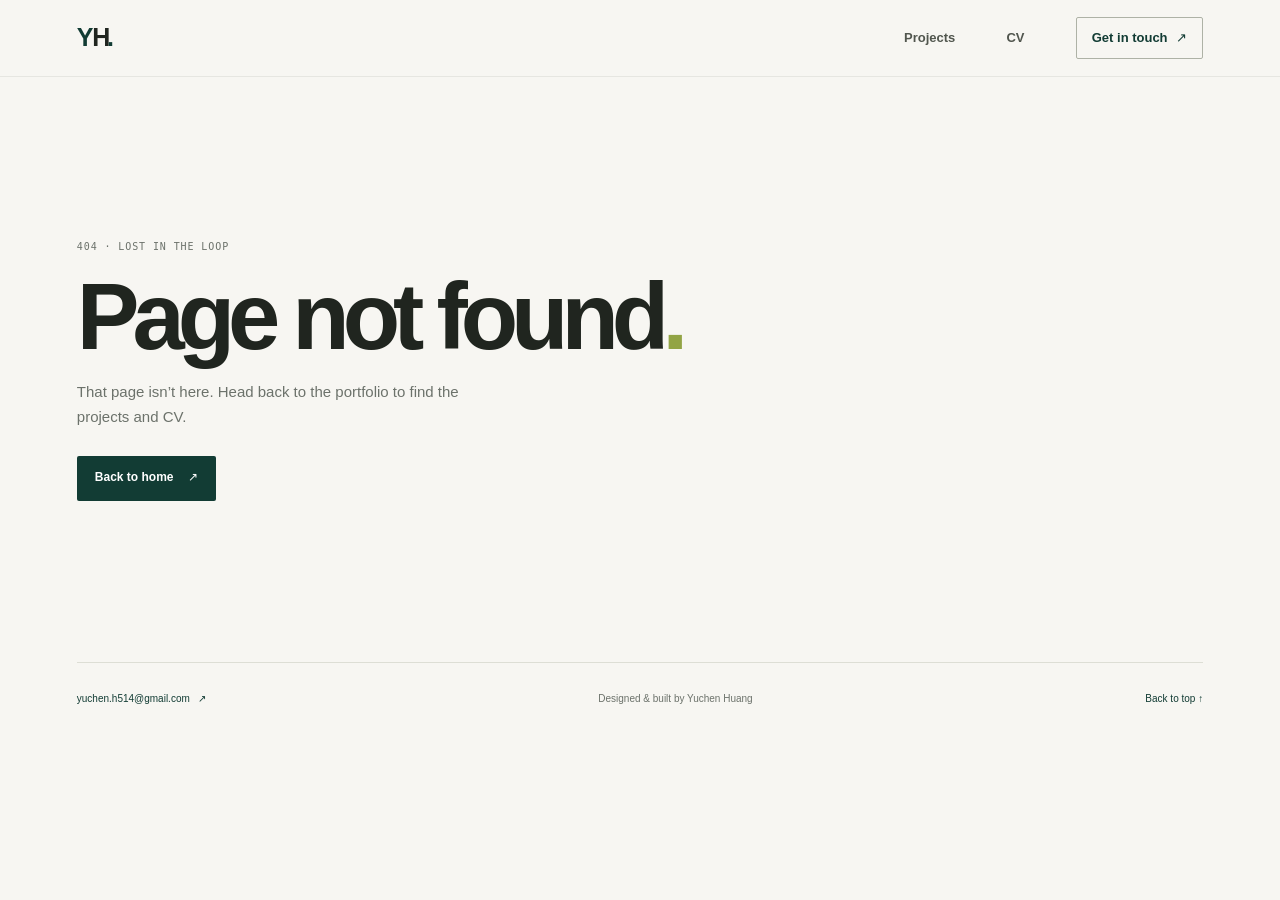
==== cv/index.html @ c8900196 "demo uploaded" ====
<!doctype html>
<html lang="en">
  <head>
    <meta charset="UTF-8" />
    <meta name="viewport" content="width=device-width, initial-scale=1" />
    <meta name="theme-color" content="#f7f6f2" />
    <meta name="description" content="Experience, education, and skills of Yuchen Huang." />
    <title>CV — Yuchen Huang</title>
    <link rel="icon" href="/assets/favicon.svg" type="image/svg+xml" />
    <link rel="stylesheet" href="/assets/styles.css" />
    <script src="/assets/app.js" defer></script>
  </head>
  <body>
    <a class="skip-link" href="#main">Skip to content</a>
    <div id="app"></div>
    <noscript>This portfolio needs JavaScript enabled to display its pages.</noscript>
  </body>
</html>
---- assets/styles.css ----
:root {
  color-scheme: light;
  --paper: #f7f6f2;
  --surface: #fffefa;
  --ink: #20251f;
  --muted: #6c726b;
  --rule: #ddded5;
  --green: #123c34;
  --green-deep: #0d302a;
  --acid: #d3e271;
  --peach: #e6a477;
  --lilac: #9a91bb;
  --page-width: 1160px;
  --gutter: clamp(22px, 6vw, 90px);
  font-family: "Segoe UI Variable", "Segoe UI", Arial, sans-serif;
  font-synthesis: none;
  text-rendering: optimizeLegibility;
  -webkit-font-smoothing: antialiased;
  -moz-osx-font-smoothing: grayscale;
}

* { box-sizing: border-box; }
html { min-width: 320px; scroll-behavior: smooth; scroll-padding-top: 90px; }
body { min-width: 320px; margin: 0; background: var(--paper); color: var(--ink); font-size: 15px; line-height: 1.65; }
a { color: inherit; text-decoration-thickness: 1px; text-underline-offset: 4px; }
a:hover { color: var(--green); }
a:focus-visible, button:focus-visible { outline: 3px solid #a8b94e; outline-offset: 4px; border-radius: 3px; }
::selection { background: var(--acid); color: var(--green-deep); }
.skip-link { position: fixed; z-index: 10; top: 8px; left: 8px; padding: 10px 14px; transform: translateY(-160%); background: var(--green); color: white; }
.skip-link:focus { transform: translateY(0); color: white; }
.section-wrap, .header-inner, .site-footer { width: min(var(--page-width), calc(100% - 2 * var(--gutter))); margin-inline: auto; }

.site-header { position: sticky; z-index: 5; top: 0; border-bottom: 1px solid rgb(32 37 31 / 8%); background: rgb(247 246 242 / 94%); backdrop-filter: blur(14px); }
.header-inner { display: flex; min-height: 76px; align-items: center; justify-content: space-between; }
.wordmark { color: var(--green); font-family: "Manrope", "Segoe UI", sans-serif; font-size: 25px; font-weight: 800; letter-spacing: -.13em; text-decoration: none; }
.wordmark span { margin-left: 2px; color: var(--ink); }
.primary-nav { display: flex; align-items: center; gap: clamp(24px, 4vw, 52px); }
.primary-nav a { color: #51564e; font-size: 13px; font-weight: 600; text-decoration: none; transition: color 150ms ease; }
.primary-nav a:hover, .primary-nav a[aria-current="page"] { color: var(--green); }
.primary-nav .nav-contact { padding: 9px 15px; border: 1px solid #aeb2a6; border-radius: 2px; color: var(--green); }
.nav-contact span, .footer-email span { margin-left: 5px; }

.hero { position: relative; display: grid; min-height: 594px; grid-template-columns: minmax(0, 1fr) 250px; align-items: center; gap: 56px; padding-block: 92px 112px; }
.hero-copy { max-width: 665px; }
.eyebrow { margin: 0; color: var(--muted); font-family: "DM Mono", monospace; font-size: 10px; font-weight: 500; letter-spacing: .09em; line-height: 1.7; text-transform: uppercase; }
.hero-eyebrow { display: flex; align-items: center; gap: 9px; }
.status-dot { width: 7px; height: 7px; border-radius: 50%; background: #88a554; box-shadow: 0 0 0 3px rgb(136 165 84 / 13%); }
h1, h2, h3, p { margin-top: 0; }
.hero h1 { margin: 17px 0 20px -5px; font-family: "Segoe UI Variable Display", "Segoe UI", Arial, sans-serif; font-size: clamp(72px, 9.4vw, 126px); font-weight: 750; letter-spacing: -.09em; line-height: .88; }
.hero h1 > span:first-of-type { color: var(--green); }
.period { color: #92a445; }
.hero-tagline { max-width: 550px; margin-bottom: 12px; font-family: "Manrope", "Segoe UI", sans-serif; font-size: clamp(18px, 2vw, 22px); font-weight: 650; letter-spacing: -.035em; line-height: 1.4; }
.hero-intro { max-width: 510px; margin-bottom: 26px; color: var(--muted); font-size: 14px; line-height: 1.85; }
.hero-actions { display: flex; flex-wrap: wrap; align-items: center; gap: 11px; }
.button { display: inline-flex; min-height: 45px; align-items: center; justify-content: center; gap: 15px; padding: 11px 17px; border: 1px solid transparent; border-radius: 2px; font-size: 12px; font-weight: 600; text-decoration: none; transition: background-color 160ms ease, color 160ms ease, border-color 160ms ease, transform 160ms ease; }
.button:hover { transform: translateY(-2px); }
.button-primary { background: var(--green); color: white; }
.button-primary:hover { background: var(--green-deep); color: white; }
.button-quiet { border-color: #c6c8bf; color: var(--ink); }
.button-quiet:hover { border-color: var(--green); color: var(--green); }
.hero-note { position: relative; align-self: center; padding: 21px 0 22px 23px; border-left: 1px solid #c6cab8; }
.note-label { color: var(--muted); font-family: "DM Mono", monospace; font-size: 9px; letter-spacing: .09em; text-transform: uppercase; }
.hero-note ul { display: grid; gap: 11px; margin: 18px 0 0; padding: 0; list-style: none; }
.hero-note li { font-size: 13px; font-weight: 550; }
.note-stamp { position: absolute; right: 0; bottom: -75px; display: grid; width: 58px; height: 58px; place-content: center; transform: rotate(8deg); border: 1px solid #bbc198; border-radius: 50%; color: #737d45; font-family: "DM Mono", monospace; font-size: 11px; line-height: 1.15; text-align: center; }
.scroll-cue { position: absolute; bottom: 31px; left: 0; display: flex; align-items: center; gap: 11px; color: var(--muted); font-family: "DM Mono", monospace; font-size: 10px; letter-spacing: .04em; text-decoration: none; text-transform: uppercase; }
.scroll-cue span { display: grid; width: 22px; height: 22px; place-items: center; border: 1px solid #c5c8bd; border-radius: 50%; color: var(--green); }

.projects-section { padding-block: 76px 106px; border-top: 1px solid var(--rule); }
.section-heading { display: flex; align-items: end; justify-content: space-between; gap: 26px; margin-bottom: 35px; }
.section-heading h2, .contact-band h2, .story-body h2 { margin: 8px 0 0; font-family: "Segoe UI Variable Display", "Segoe UI", Arial, sans-serif; font-size: clamp(29px, 4vw, 43px); font-weight: 650; letter-spacing: -.06em; line-height: 1.12; }
.section-heading > p { max-width: 255px; margin: 0 0 5px; color: var(--muted); font-size: 12px; line-height: 1.8; }
.project-grid { display: grid; grid-template-columns: repeat(3, minmax(0, 1fr)); gap: 20px; }
.project-card { overflow: hidden; border: 1px solid #e2e1d9; background: var(--surface); }
.project-visual, .detail-visual { position: relative; display: flex; overflow: hidden; min-height: 210px; align-items: center; justify-content: center; text-decoration: none; }
.visual-1 { background: #dfe8cb; color: var(--green); }
.visual-2 { background: #d9d2ec; color: #332c52; }
.visual-3 { background: #ecd5c2; color: #533728; }
.visual-index { position: absolute; top: 16px; left: 17px; font-family: "DM Mono", monospace; font-size: 10px; letter-spacing: .06em; }
.visual-mark { font-family: "Manrope", sans-serif; font-size: 94px; font-weight: 500; line-height: 1; transition: transform 200ms ease; }
.project-visual:hover .visual-mark { transform: rotate(-8deg) scale(1.06); }
.visual-placeholder { position: absolute; right: 12px; bottom: 11px; left: 12px; color: currentColor; font-family: "DM Mono", monospace; font-size: 9px; letter-spacing: .07em; opacity: .72; text-align: center; text-transform: uppercase; }
.visual-link { position: absolute; top: 13px; right: 14px; font-size: 16px; }
.project-card-content { padding: 18px 19px 20px; }
.project-card-heading { display: flex; align-items: start; justify-content: space-between; gap: 14px; }
.project-card h3 { margin: 3px 0 0; font-family: "Segoe UI Variable Display", "Segoe UI", Arial, sans-serif; font-size: 19px; font-weight: 700; letter-spacing: -.04em; line-height: 1.25; }
.project-card h3 a { text-decoration: none; }
.project-year { padding-top: 4px; color: var(--muted); font-family: "DM Mono", monospace; font-size: 10px; white-space: nowrap; }
.project-card-content > p { min-height: 63px; margin: 11px 0 13px; color: var(--muted); font-size: 12px; line-height: 1.75; }
.text-link { color: var(--green); font-size: 11px; font-weight: 650; text-decoration: none; }
.text-link span { display: inline-block; margin-left: 4px; transition: transform 150ms ease; }
.text-link:hover span { transform: translate(2px, -2px); }

.contact-band { padding-block: 52px 67px; border-top: 1px solid var(--rule); }
.contact-row { display: flex; align-items: center; justify-content: space-between; }
.contact-band h2 { margin: 9px 0 0; font-size: clamp(39px, 6vw, 64px); line-height: .99; }
.contact-arrow { display: grid; width: 66px; height: 66px; place-items: center; border: 1px solid #aeb4a4; border-radius: 50%; color: var(--green); font-size: 24px; text-decoration: none; transition: background 160ms ease, color 160ms ease; }
.contact-arrow:hover { background: var(--green); color: white; }
.contact-link { display: inline-block; margin-top: 20px; }
.site-footer { display: flex; min-height: 74px; align-items: center; justify-content: space-between; gap: 20px; border-top: 1px solid var(--rule); color: var(--muted); font-size: 10px; }
.site-footer a { color: var(--green); text-decoration: none; }

.detail-hero { padding-block: 45px 73px; }
.back-link { display: inline-flex; margin-bottom: 50px; color: var(--muted); font-size: 11px; text-decoration: none; }
.back-link:hover { color: var(--green); }
.detail-kicker { margin-bottom: 11px; }
.detail-kicker span { padding-inline: 4px; }
.detail-hero h1, .cv-intro h1, .not-found h1 { margin: 0; font-family: "Segoe UI Variable Display", "Segoe UI", Arial, sans-serif; font-size: clamp(54px, 8vw, 94px); font-weight: 700; letter-spacing: -.075em; line-height: 1.05; }
.detail-lede { max-width: 610px; margin: 16px 0 31px; color: var(--muted); font-size: clamp(16px, 2vw, 19px); line-height: 1.65; }
.project-facts { display: grid; grid-template-columns: 1fr 1fr 1fr 1.3fr; gap: 16px; padding-block: 17px 20px; border-top: 1px solid var(--rule); border-bottom: 1px solid var(--rule); }
.project-facts > div { display: grid; align-content: start; gap: 3px; color: #373d35; font-size: 11px; line-height: 1.65; }
.fact-label { color: var(--muted); font-family: "DM Mono", monospace; font-size: 9px; letter-spacing: .07em; text-transform: uppercase; }
.detail-visual { min-height: clamp(220px, 36vw, 390px); margin-top: 24px; }
.detail-visual-mark { font-family: "Manrope", sans-serif; font-size: clamp(100px, 19vw, 210px); font-weight: 500; line-height: 1; }
.story { display: grid; grid-template-columns: minmax(140px, .75fr) minmax(0, 2fr); gap: 44px; padding-block: 55px 78px; border-top: 1px solid var(--rule); }
.story-heading { display: flex; justify-content: space-between; }
.story-heading > p { display: none; margin: 0; color: var(--muted); font-family: "DM Mono", monospace; font-size: 9px; }
.story-body { max-width: 690px; }
.story-body h2 { margin: -8px 0 14px; font-size: clamp(28px, 4vw, 39px); }
.story-body > p { color: #51574f; font-size: 13px; line-height: 1.9; }
.story-body > .story-intro { margin-bottom: 34px; color: var(--ink); font-size: 16px; }
.story-body h3 { margin: 27px 0 10px; font-family: "Segoe UI", Arial, sans-serif; font-size: 16px; font-weight: 700; }
.process-list { display: grid; gap: 12px; margin: 0 0 28px; padding: 0; counter-reset: process; list-style: none; }
.process-list li { display: grid; grid-template-columns: 27px 1fr; gap: 11px; color: #51574f; font-size: 13px; line-height: 1.8; counter-increment: process; }
.process-list li::before { content: "0" counter(process); color: #82924a; font-family: "DM Mono", monospace; font-size: 10px; }
.recognition-note { display: flex; align-items: center; gap: 13px; margin-block: 25px; padding: 16px; background: #edf0e1; }
.recognition-icon { color: #72823c; font-size: 24px; }
.recognition-note p { margin: 0; color: #39402f; font-size: 12px; line-height: 1.7; }
.recognition-note .eyebrow { color: #627041; font-size: 9px; }
.placeholder-note { margin-top: 38px; padding: 13px 0; border-top: 1px dashed #c6c8bd; color: var(--muted); font-size: 11px !important; }
.placeholder-note span { margin-right: 7px; color: var(--green); }
.more-projects { padding-block: 53px 82px; border-top: 1px solid var(--rule); }
.section-heading.compact { align-items: end; margin-bottom: 20px; }
.section-heading.compact h2 { font-size: 31px; }
.section-heading.compact > .text-link { margin-bottom: 6px; }
.more-project-list { border-top: 1px solid var(--rule); }
.more-project-link { display: flex; min-height: 83px; align-items: center; justify-content: space-between; gap: 20px; padding: 15px 4px; border-bottom: 1px solid var(--rule); text-decoration: none; }
.more-project-link > span:first-child { display: grid; gap: 3px; }
.more-project-link strong { font-family: "Segoe UI Variable Display", "Segoe UI", Arial, sans-serif; font-size: 17px; letter-spacing: -.025em; }
.more-project-arrow { display: grid; width: 31px; height: 31px; flex: none; place-items: center; border: 1px solid #bdc1b5; border-radius: 50%; color: var(--green); transition: background 150ms ease, color 150ms ease; }
.more-project-link:hover .more-project-arrow { background: var(--green); color: white; }

.cv-page { padding-block: 51px 80px; }
.cv-intro { padding-bottom: 38px; border-bottom: 1px solid var(--rule); }
.cv-heading-row { display: flex; align-items: center; justify-content: space-between; gap: 20px; margin-top: 7px; }
.cv-intro h1 { font-size: clamp(64px, 9vw, 100px); }
.download-button { flex: none; }
.cv-lede { max-width: 520px; margin: 8px 0 22px; color: var(--muted); font-size: 14px; }
.cv-contact { display: flex; flex-wrap: wrap; gap: 10px 23px; color: var(--muted); font-family: "DM Mono", monospace; font-size: 10px; }
.cv-contact a { color: var(--green); }
.cv-section { display: grid; grid-template-columns: minmax(150px, .75fr) minmax(0, 2fr); gap: 45px; padding-block: 37px; border-bottom: 1px solid var(--rule); }
.cv-section-label h2 { margin: 8px 0 0; font-family: "Segoe UI Variable Display", "Segoe UI", Arial, sans-serif; font-size: 21px; font-weight: 650; letter-spacing: -.04em; }
.cv-section-label .eyebrow { color: #82924a; }
.cv-items { display: grid; gap: 29px; }
.cv-item + .cv-item { padding-top: 23px; border-top: 1px solid #e4e3dc; }
.cv-item-top { display: flex; align-items: start; justify-content: space-between; gap: 15px; }
.cv-item h3, .skill-groups h3 { margin: 0; font-family: "Segoe UI", Arial, sans-serif; font-size: 15px; font-weight: 700; letter-spacing: -.02em; }
.cv-organization { margin: 3px 0 0; color: var(--muted); font-size: 11px; }
.cv-date { padding-top: 3px; color: var(--muted); font-family: "DM Mono", monospace; font-size: 9px; text-align: right; white-space: nowrap; }
.cv-item ul { display: grid; gap: 5px; margin: 12px 0 0; padding-left: 17px; color: #53594f; font-size: 11px; line-height: 1.75; }
.cv-project-link { display: inline-block; margin-top: 10px; }
.education-item ul { padding-left: 15px; }
.skill-groups { display: grid; grid-template-columns: 1fr 1fr; gap: 23px 30px; }
.skill-groups h3 { margin-bottom: 5px; font-size: 12px; }
.skill-groups p { margin: 0; color: var(--muted); font-size: 11px; line-height: 1.85; }
.recognition-items { gap: 12px; }
.recognition-items p { display: flex; gap: 15px; margin: 0; color: #52584f; font-size: 11px; }
.recognition-items p strong { min-width: 49px; color: var(--green); font-family: "DM Mono", monospace; font-size: 10px; font-weight: 500; }
.recognition-items p:last-child { color: var(--ink); font-weight: 600; }
.cv-bottom { display: flex; align-items: center; justify-content: space-between; gap: 15px; padding-top: 28px; }
.cv-bottom p { margin: 0; color: var(--muted); font-size: 12px; }
.not-found { min-height: 65vh; display: flex; flex-direction: column; align-items: flex-start; justify-content: center; padding-block: 70px; }
.not-found h1 { margin: 13px 0; }
.not-found > p:not(.eyebrow) { max-width: 430px; color: var(--muted); }
.not-found .button { margin-top: 11px; }

@media (min-width: 1400px) {
  .hero { min-height: 655px; }
}

@media (max-width: 800px) {
  :root { --gutter: clamp(22px, 5vw, 42px); }
  .hero { min-height: 560px; grid-template-columns: minmax(0, 1fr) 190px; gap: 28px; }
  .hero h1 { font-size: clamp(74px, 12vw, 103px); }
  .project-grid { grid-template-columns: repeat(2, minmax(0, 1fr)); }
  .project-grid .project-card:last-child { grid-column: 1 / -1; display: grid; grid-template-columns: 1fr 1fr; }
  .project-grid .project-card:last-child .project-visual { min-height: 100%; }
  .project-grid .project-card:last-child .project-card-content { align-self: center; }
  .project-facts { grid-template-columns: 1fr 1fr; row-gap: 13px; }
  .story, .cv-section { grid-template-columns: minmax(100px, .6fr) minmax(0, 2fr); gap: 28px; }
}

@media (max-width: 560px) {
  html { scroll-padding-top: 72px; }
  .header-inner { min-height: 65px; }
  .primary-nav { gap: 18px; }
  .primary-nav a { font-size: 12px; }
  .primary-nav .nav-contact { padding: 7px 9px; }
  .hero { min-height: 0; grid-template-columns: 1fr; gap: 31px; padding-block: 73px 89px; }
  .hero h1 { margin-top: 18px; font-size: clamp(79px, 20vw, 110px); }
  .hero-intro { max-width: 440px; }
  .hero-note { display: none; }
  .scroll-cue { bottom: 30px; }
  .projects-section { padding-block: 54px 70px; }
  .section-heading { display: block; margin-bottom: 24px; }
  .section-heading > p { margin-top: 12px; }
  .project-grid { grid-template-columns: 1fr; gap: 14px; }
  .project-grid .project-card:last-child { grid-column: auto; display: block; }
  .project-grid .project-card:last-child .project-visual { min-height: 205px; }
  .project-card-content > p { min-height: 0; }
  .contact-band { padding-block: 43px 51px; }
  .contact-arrow { width: 50px; height: 50px; }
  .site-footer { min-height: 96px; flex-wrap: wrap; align-content: center; justify-content: space-between; gap: 8px 16px; }
  .site-footer > span { order: 1; width: 100%; }
  .detail-hero { padding-block: 34px 48px; }
  .back-link { margin-bottom: 38px; }
  .detail-hero h1 { font-size: clamp(45px, 13vw, 68px); overflow-wrap: anywhere; }
  .detail-lede { font-size: 16px; }
  .project-facts { gap: 14px 12px; }
  .project-facts > div { font-size: 10px; }
  .detail-visual { min-height: 220px; }
  .story { grid-template-columns: 1fr; gap: 22px; padding-block: 36px 54px; }
  .story-heading > p { display: block; }
  .story-body h2 { margin-top: 0; }
  .more-projects { padding-block: 40px 58px; }
  .cv-page { padding-block: 39px 59px; }
  .cv-heading-row { align-items: start; }
  .cv-intro h1 { font-size: clamp(62px, 16vw, 85px); }
  .download-button { min-height: 39px; gap: 8px; padding: 8px 10px; font-size: 10px; }
  .cv-section { grid-template-columns: 1fr; gap: 18px; padding-block: 29px; }
  .cv-section-label { display: flex; align-items: center; gap: 12px; }
  .cv-section-label h2 { margin: 0; font-size: 19px; }
  .cv-section-label .eyebrow { margin: 0; }
  .cv-items { gap: 23px; }
  .cv-item-top { display: block; }
  .cv-date { display: block; margin-top: 4px; text-align: left; }
  .skill-groups { grid-template-columns: 1fr; gap: 16px; }
  .recognition-items p { gap: 9px; }
  .cv-bottom { align-items: start; }
}

@media (prefers-reduced-motion: reduce) {
  *, *::before, *::after { scroll-behavior: auto !important; transition-duration: .01ms !important; animation-duration: .01ms !important; animation-iteration-count: 1 !important; }
}
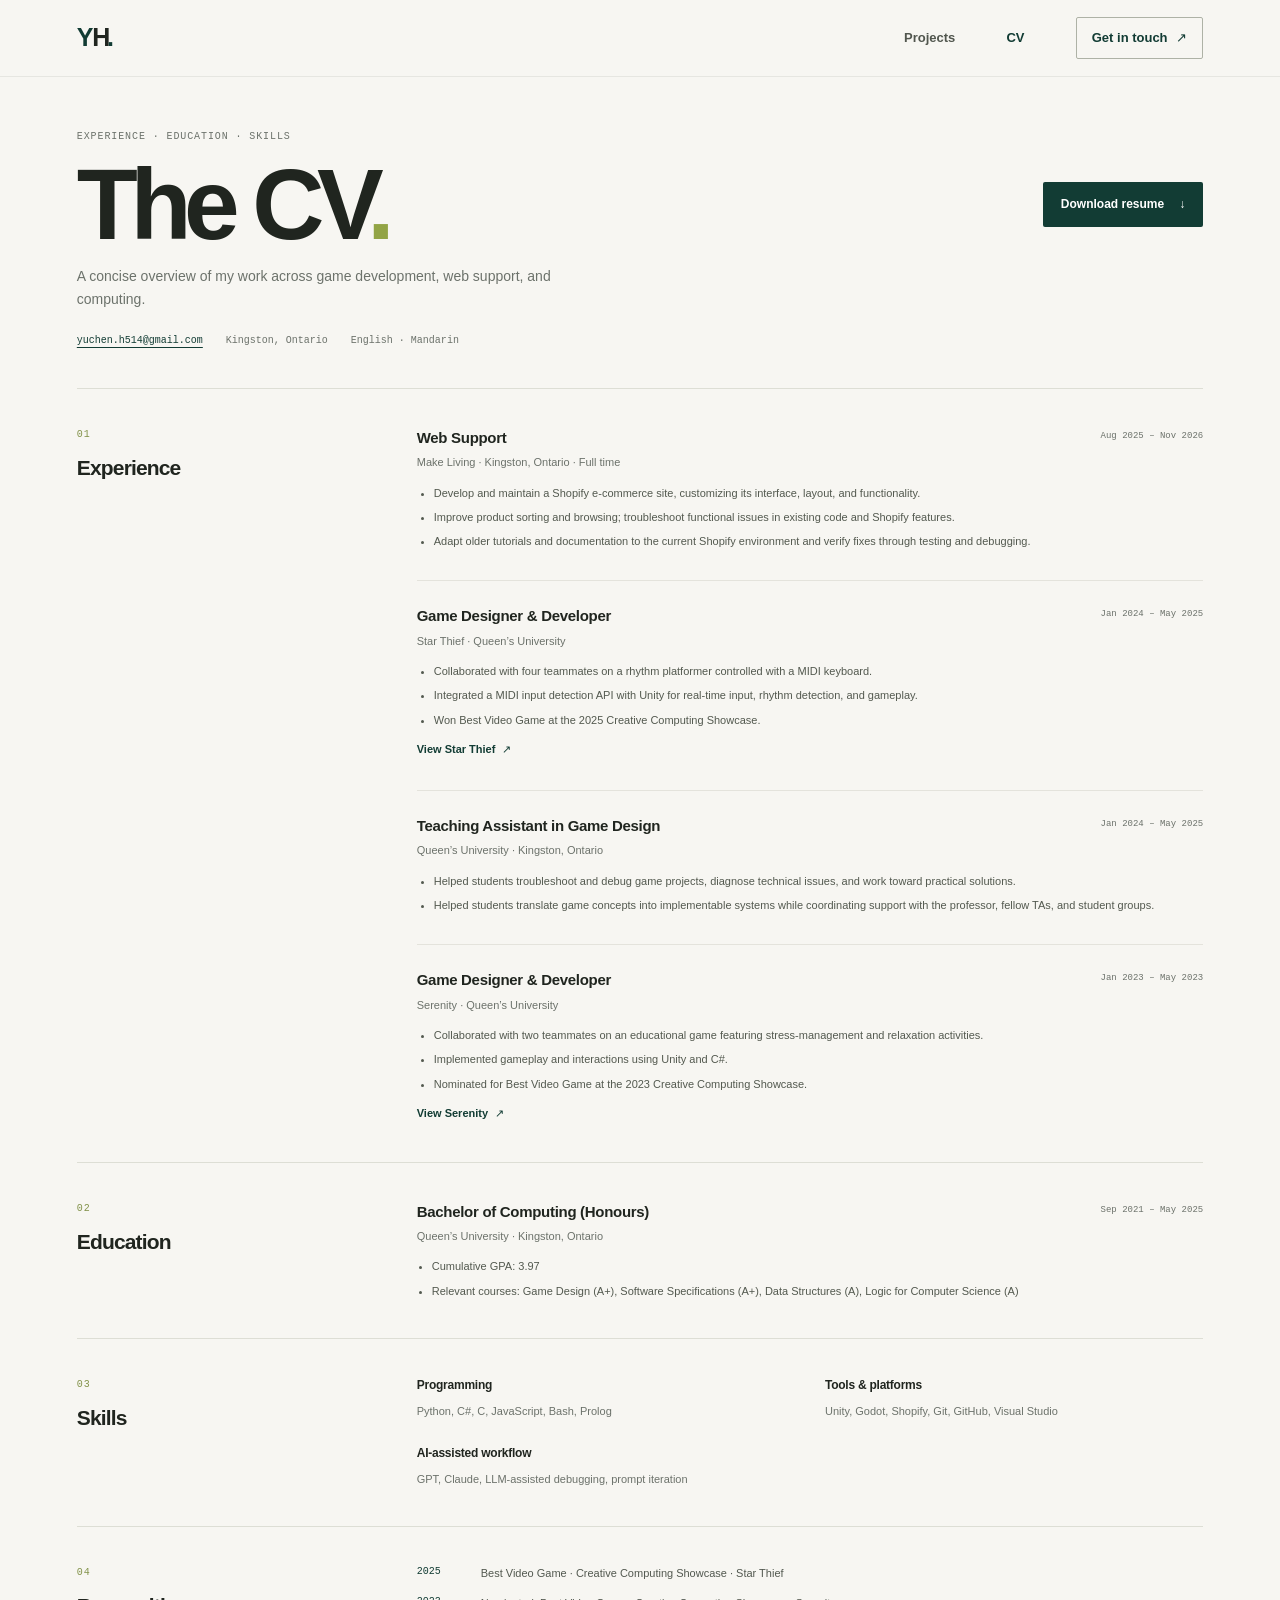
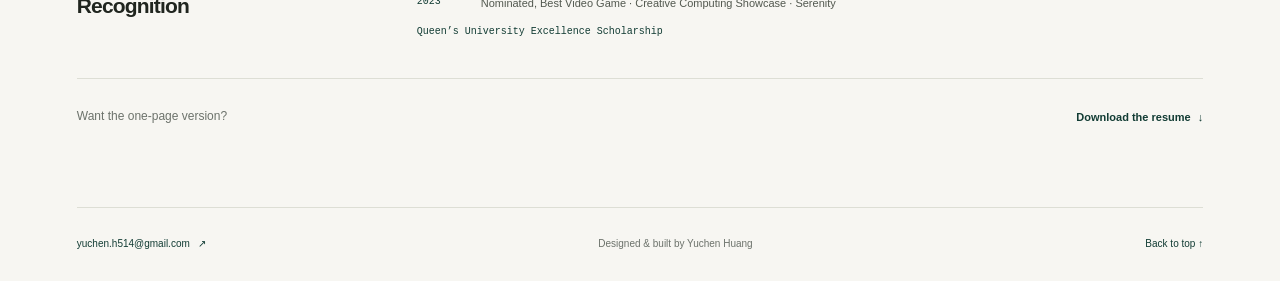
==== commit 696f756a: "fixed navigation URLs should be openable on github" ====
--- a/cv/index.html
+++ b/cv/index.html
@@ -6,9 +6,10 @@
     <meta name="theme-color" content="#f7f6f2" />
     <meta name="description" content="Experience, education, and skills of Yuchen Huang." />
     <title>CV — Yuchen Huang</title>
-    <link rel="icon" href="/assets/favicon.svg" type="image/svg+xml" />
-    <link rel="stylesheet" href="/assets/styles.css" />
-    <script src="/assets/app.js" defer></script>
+    <base href="../" />
+    <link rel="icon" href="assets/favicon.svg" type="image/svg+xml" />
+    <link rel="stylesheet" href="assets/styles.css" />
+    <script src="assets/app.js" defer></script>
   </head>
   <body>
     <a class="skip-link" href="#main">Skip to content</a>
